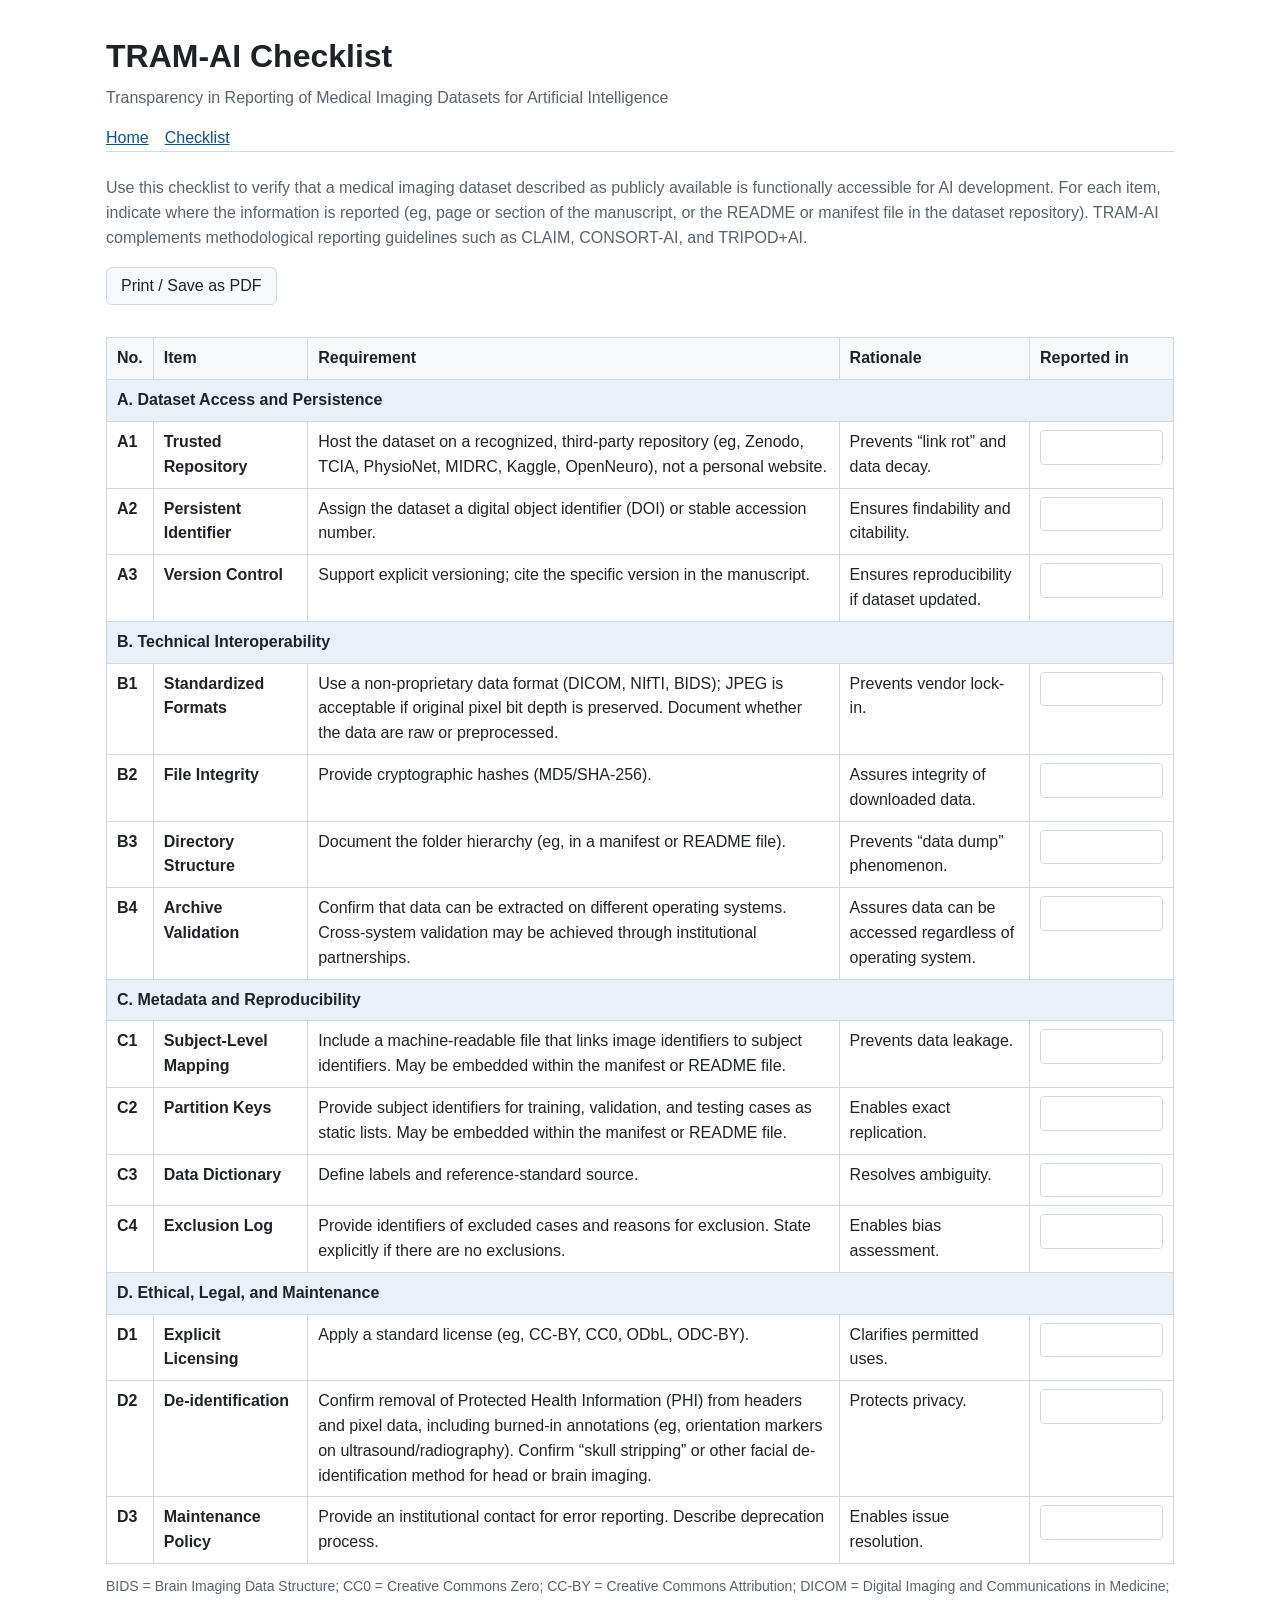
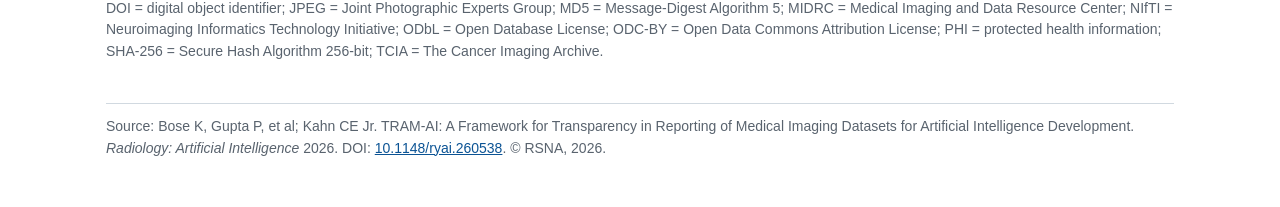
==== docs/checklist.html @ 9821ed1d "Add TRAM-AI README and docs site with checklist Expand README with a description of TRAM-AI and its " ====
<!doctype html>
<html lang="en">
<head>
<meta charset="utf-8">
<meta name="viewport" content="width=device-width, initial-scale=1">
<title>TRAM-AI Checklist</title>
<meta name="description" content="The TRAM-AI checklist: 14 items for verifying the functional accessibility of medical imaging datasets for AI development">
<link rel="stylesheet" href="style.css">
</head>
<body>
<main>
  <header class="site">
    <h1>TRAM-AI Checklist</h1>
    <p class="subtitle">Transparency in Reporting of Medical Imaging Datasets for Artificial Intelligence</p>
    <nav><a href="index.html">Home</a><a href="checklist.html">Checklist</a></nav>
  </header>

  <p class="instructions">Use this checklist to verify that a medical imaging dataset described as publicly available is functionally accessible for AI development. For each item, indicate where the information is reported (eg, page or section of the manuscript, or the README or manifest file in the dataset repository). TRAM-AI complements methodological reporting guidelines such as CLAIM, CONSORT-AI, and TRIPOD+AI.</p>
  <p><button class="print" type="button" onclick="window.print()">Print / Save as PDF</button></p>

  <div class="table-wrap">
  <table>
    <thead>
      <tr>
        <th scope="col">No.</th>
        <th scope="col">Item</th>
        <th scope="col">Requirement</th>
        <th scope="col">Rationale</th>
        <th scope="col">Reported in</th>
      </tr>
    </thead>
    <tbody>
      <tr class="section"><td colspan="5">A. Dataset Access and Persistence</td></tr>
      <tr>
        <td class="id">A1</td>
        <td class="topic">Trusted Repository</td>
        <td>Host the dataset on a recognized, third-party repository (eg, Zenodo, TCIA, PhysioNet, MIDRC, Kaggle, OpenNeuro), not a personal website.</td>
        <td>Prevents &ldquo;link rot&rdquo; and data decay.</td>
        <td class="loc"><input type="text" aria-label="A1 reported in"></td>
      </tr>
      <tr>
        <td class="id">A2</td>
        <td class="topic">Persistent Identifier</td>
        <td>Assign the dataset a digital object identifier (DOI) or stable accession number.</td>
        <td>Ensures findability and citability.</td>
        <td class="loc"><input type="text" aria-label="A2 reported in"></td>
      </tr>
      <tr>
        <td class="id">A3</td>
        <td class="topic">Version Control</td>
        <td>Support explicit versioning; cite the specific version in the manuscript.</td>
        <td>Ensures reproducibility if dataset updated.</td>
        <td class="loc"><input type="text" aria-label="A3 reported in"></td>
      </tr>

      <tr class="section"><td colspan="5">B. Technical Interoperability</td></tr>
      <tr>
        <td class="id">B1</td>
        <td class="topic">Standardized Formats</td>
        <td>Use a non-proprietary data format (DICOM, NIfTI, BIDS); JPEG is acceptable if original pixel bit depth is preserved. Document whether the data are raw or preprocessed.</td>
        <td>Prevents vendor lock-in.</td>
        <td class="loc"><input type="text" aria-label="B1 reported in"></td>
      </tr>
      <tr>
        <td class="id">B2</td>
        <td class="topic">File Integrity</td>
        <td>Provide cryptographic hashes (MD5/SHA-256).</td>
        <td>Assures integrity of downloaded data.</td>
        <td class="loc"><input type="text" aria-label="B2 reported in"></td>
      </tr>
      <tr>
        <td class="id">B3</td>
        <td class="topic">Directory Structure</td>
        <td>Document the folder hierarchy (eg, in a manifest or README file).</td>
        <td>Prevents &ldquo;data dump&rdquo; phenomenon.</td>
        <td class="loc"><input type="text" aria-label="B3 reported in"></td>
      </tr>
      <tr>
        <td class="id">B4</td>
        <td class="topic">Archive Validation</td>
        <td>Confirm that data can be extracted on different operating systems. Cross-system validation may be achieved through institutional partnerships.</td>
        <td>Assures data can be accessed regardless of operating system.</td>
        <td class="loc"><input type="text" aria-label="B4 reported in"></td>
      </tr>

      <tr class="section"><td colspan="5">C. Metadata and Reproducibility</td></tr>
      <tr>
        <td class="id">C1</td>
        <td class="topic">Subject-Level Mapping</td>
        <td>Include a machine-readable file that links image identifiers to subject identifiers. May be embedded within the manifest or README file.</td>
        <td>Prevents data leakage.</td>
        <td class="loc"><input type="text" aria-label="C1 reported in"></td>
      </tr>
      <tr>
        <td class="id">C2</td>
        <td class="topic">Partition Keys</td>
        <td>Provide subject identifiers for training, validation, and testing cases as static lists. May be embedded within the manifest or README file.</td>
        <td>Enables exact replication.</td>
        <td class="loc"><input type="text" aria-label="C2 reported in"></td>
      </tr>
      <tr>
        <td class="id">C3</td>
        <td class="topic">Data Dictionary</td>
        <td>Define labels and reference-standard source.</td>
        <td>Resolves ambiguity.</td>
        <td class="loc"><input type="text" aria-label="C3 reported in"></td>
      </tr>
      <tr>
        <td class="id">C4</td>
        <td class="topic">Exclusion Log</td>
        <td>Provide identifiers of excluded cases and reasons for exclusion. State explicitly if there are no exclusions.</td>
        <td>Enables bias assessment.</td>
        <td class="loc"><input type="text" aria-label="C4 reported in"></td>
      </tr>

      <tr class="section"><td colspan="5">D. Ethical, Legal, and Maintenance</td></tr>
      <tr>
        <td class="id">D1</td>
        <td class="topic">Explicit Licensing</td>
        <td>Apply a standard license (eg, CC-BY, CC0, ODbL, ODC-BY).</td>
        <td>Clarifies permitted uses.</td>
        <td class="loc"><input type="text" aria-label="D1 reported in"></td>
      </tr>
      <tr>
        <td class="id">D2</td>
        <td class="topic">De-identification</td>
        <td>Confirm removal of Protected Health Information (PHI) from headers and pixel data, including burned-in annotations (eg, orientation markers on ultrasound/radiography). Confirm &ldquo;skull stripping&rdquo; or other facial de-identification method for head or brain imaging.</td>
        <td>Protects privacy.</td>
        <td class="loc"><input type="text" aria-label="D2 reported in"></td>
      </tr>
      <tr>
        <td class="id">D3</td>
        <td class="topic">Maintenance Policy</td>
        <td>Provide an institutional contact for error reporting. Describe deprecation process.</td>
        <td>Enables issue resolution.</td>
        <td class="loc"><input type="text" aria-label="D3 reported in"></td>
      </tr>
    </tbody>
  </table>
  </div>

  <p class="abbrev">BIDS = Brain Imaging Data Structure; CC0 = Creative Commons Zero; CC-BY = Creative Commons Attribution; DICOM = Digital Imaging and Communications in Medicine; DOI = digital object identifier; JPEG = Joint Photographic Experts Group; MD5 = Message-Digest Algorithm 5; MIDRC = Medical Imaging and Data Resource Center; NIfTI = Neuroimaging Informatics Technology Initiative; ODbL = Open Database License; ODC-BY = Open Data Commons Attribution License; PHI = protected health information; SHA-256 = Secure Hash Algorithm 256-bit; TCIA = The Cancer Imaging Archive.</p>

  <footer>
    Source: Bose K, Gupta P, et al; Kahn CE Jr. TRAM-AI: A Framework for Transparency in Reporting of Medical Imaging Datasets for Artificial Intelligence Development. <em>Radiology: Artificial Intelligence</em> 2026. DOI: <a href="https://doi.org/10.1148/ryai.260538">10.1148/ryai.260538</a>. &copy; RSNA, 2026.
  </footer>
</main>
</body>
</html>
---- docs/style.css ----
:root {
  --fg: #1f2328;
  --muted: #59636e;
  --bg: #ffffff;
  --panel: #f6f8fa;
  --border: #d1d9e0;
  --accent: #0b5394;
  --section: #e8f0f8;
}
@media (prefers-color-scheme: dark) {
  :root {
    --fg: #e6edf3;
    --muted: #9198a1;
    --bg: #0d1117;
    --panel: #161b22;
    --border: #3d444d;
    --accent: #6cb6ff;
    --section: #1b2735;
  }
}
* { box-sizing: border-box; }
body {
  margin: 0;
  background: var(--bg);
  color: var(--fg);
  font: 16px/1.55 -apple-system, BlinkMacSystemFont, "Segoe UI", Helvetica, Arial, sans-serif;
}
main { max-width: 1100px; margin: 0 auto; padding: 32px 16px 48px; }
header.site { border-bottom: 1px solid var(--border); margin-bottom: 24px; }
header.site h1 { margin: 0 0 4px; font-size: 2rem; }
header.site p.subtitle { margin: 0 0 16px; color: var(--muted); }
nav a { margin-right: 16px; }
a { color: var(--accent); }
h2 { margin-top: 32px; }
.cite { background: var(--panel); border-left: 4px solid var(--accent); padding: 12px 16px; }
.instructions { color: var(--muted); }
.table-wrap { overflow-x: auto; }
table { width: 100%; border-collapse: collapse; margin-top: 16px; }
th, td { border: 1px solid var(--border); padding: 8px 10px; vertical-align: top; text-align: left; }
thead th { background: var(--panel); }
tr.section td { background: var(--section); font-weight: 600; }
td.id { font-weight: 600; white-space: nowrap; }
td.topic { font-weight: 600; min-width: 9em; }
td.loc { width: 9em; }
td.loc input {
  width: 100%; font: inherit; color: var(--fg); background: var(--bg);
  border: 1px solid var(--border); border-radius: 4px; padding: 4px 6px;
}
.abbrev { font-size: 0.875rem; color: var(--muted); margin-top: 12px; }
footer { margin-top: 40px; font-size: 0.875rem; color: var(--muted); border-top: 1px solid var(--border); padding-top: 12px; }
button.print {
  font: inherit; padding: 6px 14px; border: 1px solid var(--border); border-radius: 6px;
  background: var(--panel); color: var(--fg); cursor: pointer;
}
@media print {
  :root { --fg: #000; --bg: #fff; --panel: #eee; --section: #e6e6e6; --border: #999; --accent: #000; }
  nav, button.print { display: none; }
  main { padding: 0; max-width: none; }
  body { font-size: 10.5pt; }
  td.loc input { border: none; border-bottom: 1px solid #999; border-radius: 0; }
  tr { page-break-inside: avoid; }
}
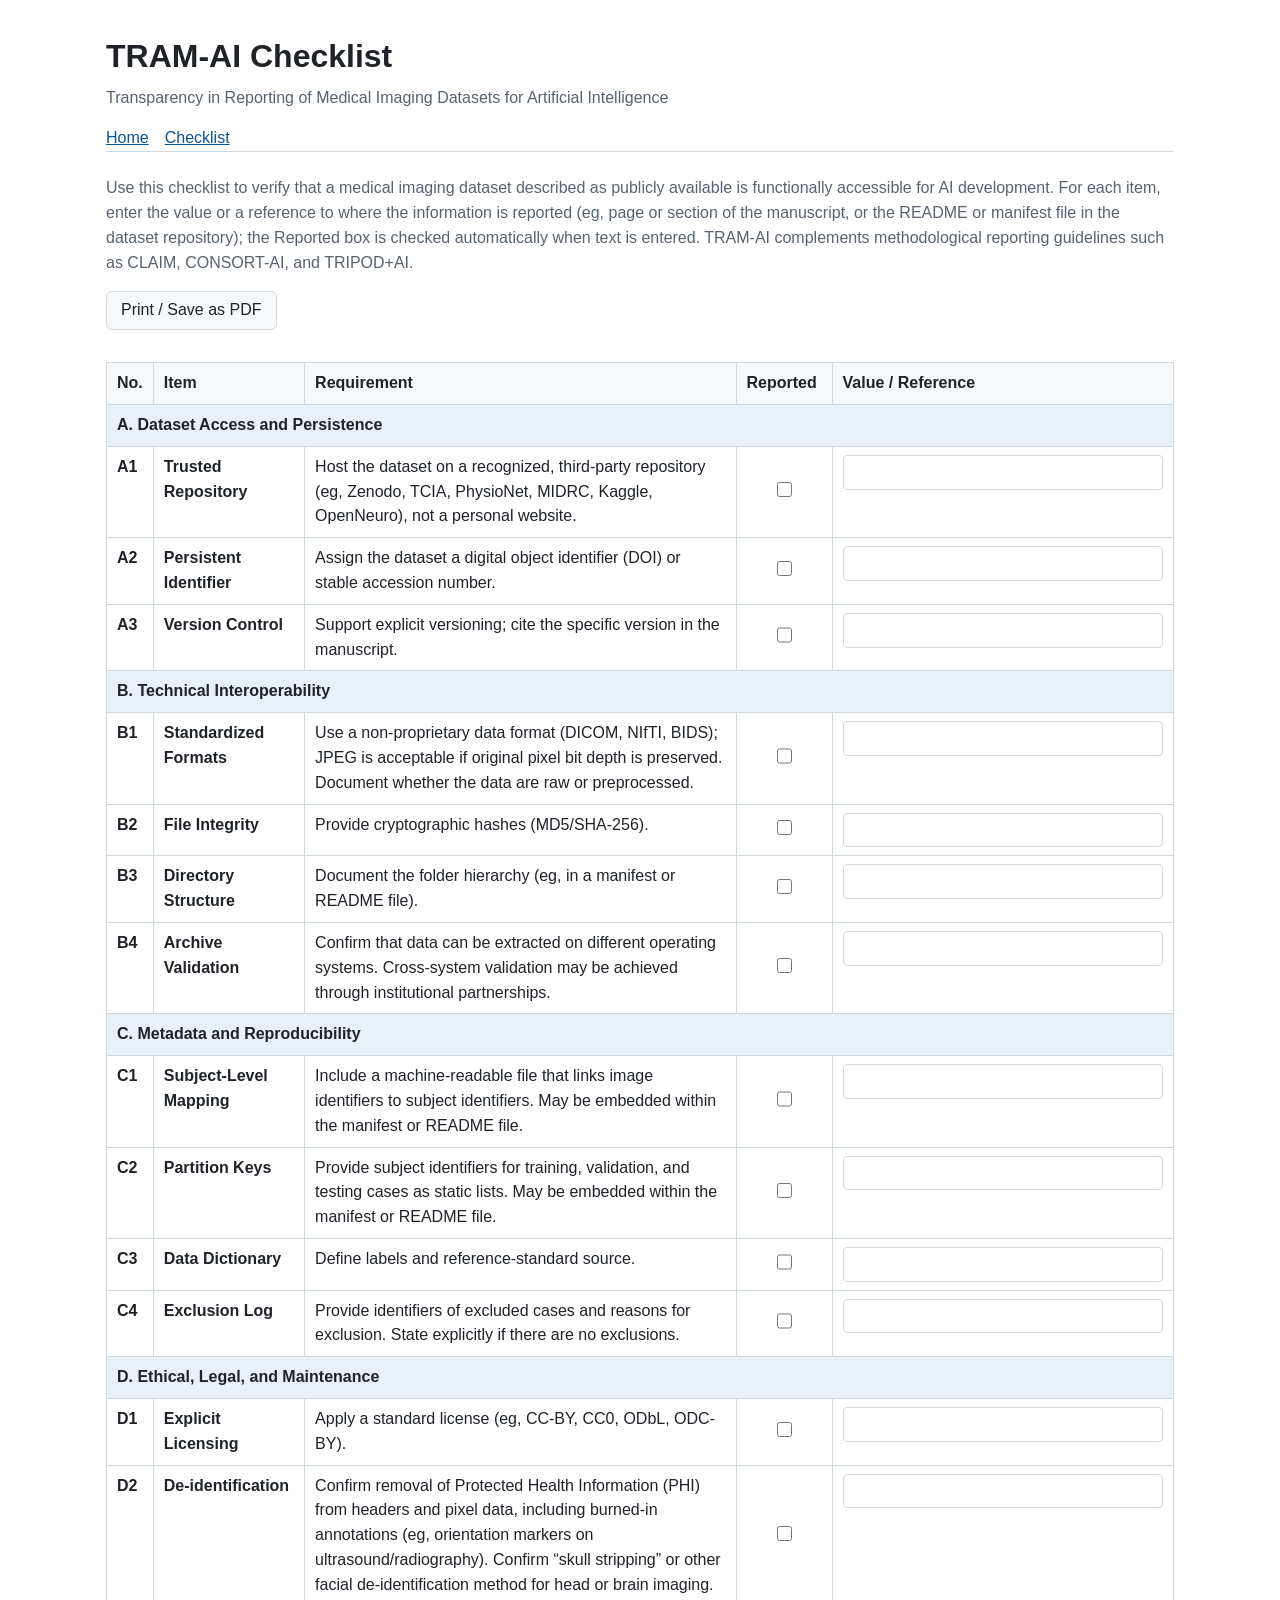
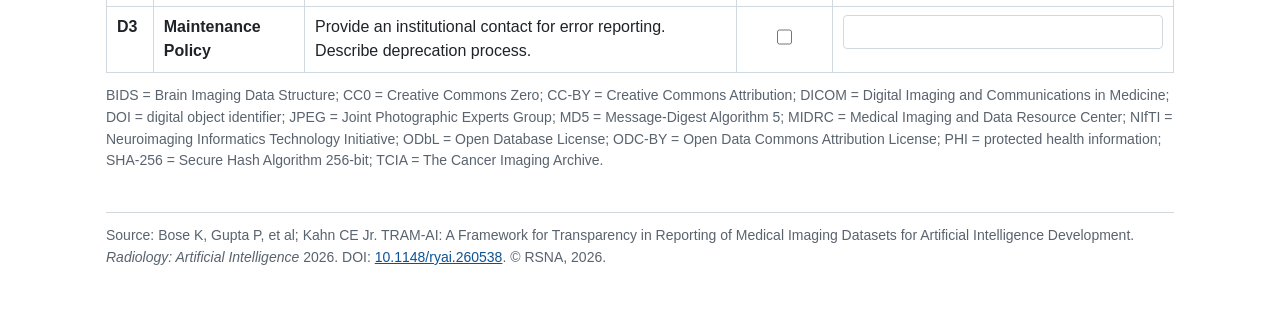
==== commit 6852e874: "Checklist: add Reported checkbox and Value / Reference columns Replace the Rationale column with a R" ====
--- a/docs/checklist.html
+++ b/docs/checklist.html
@@ -15,7 +15,7 @@
     <nav><a href="index.html">Home</a><a href="checklist.html">Checklist</a></nav>
   </header>
 
-  <p class="instructions">Use this checklist to verify that a medical imaging dataset described as publicly available is functionally accessible for AI development. For each item, indicate where the information is reported (eg, page or section of the manuscript, or the README or manifest file in the dataset repository). TRAM-AI complements methodological reporting guidelines such as CLAIM, CONSORT-AI, and TRIPOD+AI.</p>
+  <p class="instructions">Use this checklist to verify that a medical imaging dataset described as publicly available is functionally accessible for AI development. For each item, enter the value or a reference to where the information is reported (eg, page or section of the manuscript, or the README or manifest file in the dataset repository); the Reported box is checked automatically when text is entered. TRAM-AI complements methodological reporting guidelines such as CLAIM, CONSORT-AI, and TRIPOD+AI.</p>
   <p><button class="print" type="button" onclick="window.print()">Print / Save as PDF</button></p>
 
   <div class="table-wrap">
@@ -25,8 +25,8 @@
         <th scope="col">No.</th>
         <th scope="col">Item</th>
         <th scope="col">Requirement</th>
-        <th scope="col">Rationale</th>
-        <th scope="col">Reported in</th>
+        <th scope="col">Reported</th>
+        <th scope="col">Value / Reference</th>
       </tr>
     </thead>
     <tbody>
@@ -35,22 +35,22 @@
         <td class="id">A1</td>
         <td class="topic">Trusted Repository</td>
         <td>Host the dataset on a recognized, third-party repository (eg, Zenodo, TCIA, PhysioNet, MIDRC, Kaggle, OpenNeuro), not a personal website.</td>
-        <td>Prevents &ldquo;link rot&rdquo; and data decay.</td>
-        <td class="loc"><input type="text" aria-label="A1 reported in"></td>
+        <td class="rep"><input type="checkbox" id="rep-A1" aria-label="A1 reported"></td>
+        <td class="loc"><input type="text" data-item="A1" aria-label="A1 value or reference"></td>
       </tr>
       <tr>
         <td class="id">A2</td>
         <td class="topic">Persistent Identifier</td>
         <td>Assign the dataset a digital object identifier (DOI) or stable accession number.</td>
-        <td>Ensures findability and citability.</td>
-        <td class="loc"><input type="text" aria-label="A2 reported in"></td>
+        <td class="rep"><input type="checkbox" id="rep-A2" aria-label="A2 reported"></td>
+        <td class="loc"><input type="text" data-item="A2" aria-label="A2 value or reference"></td>
       </tr>
       <tr>
         <td class="id">A3</td>
         <td class="topic">Version Control</td>
         <td>Support explicit versioning; cite the specific version in the manuscript.</td>
-        <td>Ensures reproducibility if dataset updated.</td>
-        <td class="loc"><input type="text" aria-label="A3 reported in"></td>
+        <td class="rep"><input type="checkbox" id="rep-A3" aria-label="A3 reported"></td>
+        <td class="loc"><input type="text" data-item="A3" aria-label="A3 value or reference"></td>
       </tr>
 
       <tr class="section"><td colspan="5">B. Technical Interoperability</td></tr>
@@ -58,29 +58,29 @@
         <td class="id">B1</td>
         <td class="topic">Standardized Formats</td>
         <td>Use a non-proprietary data format (DICOM, NIfTI, BIDS); JPEG is acceptable if original pixel bit depth is preserved. Document whether the data are raw or preprocessed.</td>
-        <td>Prevents vendor lock-in.</td>
-        <td class="loc"><input type="text" aria-label="B1 reported in"></td>
+        <td class="rep"><input type="checkbox" id="rep-B1" aria-label="B1 reported"></td>
+        <td class="loc"><input type="text" data-item="B1" aria-label="B1 value or reference"></td>
       </tr>
       <tr>
         <td class="id">B2</td>
         <td class="topic">File Integrity</td>
         <td>Provide cryptographic hashes (MD5/SHA-256).</td>
-        <td>Assures integrity of downloaded data.</td>
-        <td class="loc"><input type="text" aria-label="B2 reported in"></td>
+        <td class="rep"><input type="checkbox" id="rep-B2" aria-label="B2 reported"></td>
+        <td class="loc"><input type="text" data-item="B2" aria-label="B2 value or reference"></td>
       </tr>
       <tr>
         <td class="id">B3</td>
         <td class="topic">Directory Structure</td>
         <td>Document the folder hierarchy (eg, in a manifest or README file).</td>
-        <td>Prevents &ldquo;data dump&rdquo; phenomenon.</td>
-        <td class="loc"><input type="text" aria-label="B3 reported in"></td>
+        <td class="rep"><input type="checkbox" id="rep-B3" aria-label="B3 reported"></td>
+        <td class="loc"><input type="text" data-item="B3" aria-label="B3 value or reference"></td>
       </tr>
       <tr>
         <td class="id">B4</td>
         <td class="topic">Archive Validation</td>
         <td>Confirm that data can be extracted on different operating systems. Cross-system validation may be achieved through institutional partnerships.</td>
-        <td>Assures data can be accessed regardless of operating system.</td>
-        <td class="loc"><input type="text" aria-label="B4 reported in"></td>
+        <td class="rep"><input type="checkbox" id="rep-B4" aria-label="B4 reported"></td>
+        <td class="loc"><input type="text" data-item="B4" aria-label="B4 value or reference"></td>
       </tr>
 
       <tr class="section"><td colspan="5">C. Metadata and Reproducibility</td></tr>
@@ -88,29 +88,29 @@
         <td class="id">C1</td>
         <td class="topic">Subject-Level Mapping</td>
         <td>Include a machine-readable file that links image identifiers to subject identifiers. May be embedded within the manifest or README file.</td>
-        <td>Prevents data leakage.</td>
-        <td class="loc"><input type="text" aria-label="C1 reported in"></td>
+        <td class="rep"><input type="checkbox" id="rep-C1" aria-label="C1 reported"></td>
+        <td class="loc"><input type="text" data-item="C1" aria-label="C1 value or reference"></td>
       </tr>
       <tr>
         <td class="id">C2</td>
         <td class="topic">Partition Keys</td>
         <td>Provide subject identifiers for training, validation, and testing cases as static lists. May be embedded within the manifest or README file.</td>
-        <td>Enables exact replication.</td>
-        <td class="loc"><input type="text" aria-label="C2 reported in"></td>
+        <td class="rep"><input type="checkbox" id="rep-C2" aria-label="C2 reported"></td>
+        <td class="loc"><input type="text" data-item="C2" aria-label="C2 value or reference"></td>
       </tr>
       <tr>
         <td class="id">C3</td>
         <td class="topic">Data Dictionary</td>
         <td>Define labels and reference-standard source.</td>
-        <td>Resolves ambiguity.</td>
-        <td class="loc"><input type="text" aria-label="C3 reported in"></td>
+        <td class="rep"><input type="checkbox" id="rep-C3" aria-label="C3 reported"></td>
+        <td class="loc"><input type="text" data-item="C3" aria-label="C3 value or reference"></td>
       </tr>
       <tr>
         <td class="id">C4</td>
         <td class="topic">Exclusion Log</td>
         <td>Provide identifiers of excluded cases and reasons for exclusion. State explicitly if there are no exclusions.</td>
-        <td>Enables bias assessment.</td>
-        <td class="loc"><input type="text" aria-label="C4 reported in"></td>
+        <td class="rep"><input type="checkbox" id="rep-C4" aria-label="C4 reported"></td>
+        <td class="loc"><input type="text" data-item="C4" aria-label="C4 value or reference"></td>
       </tr>
 
       <tr class="section"><td colspan="5">D. Ethical, Legal, and Maintenance</td></tr>
@@ -118,22 +118,22 @@
         <td class="id">D1</td>
         <td class="topic">Explicit Licensing</td>
         <td>Apply a standard license (eg, CC-BY, CC0, ODbL, ODC-BY).</td>
-        <td>Clarifies permitted uses.</td>
-        <td class="loc"><input type="text" aria-label="D1 reported in"></td>
+        <td class="rep"><input type="checkbox" id="rep-D1" aria-label="D1 reported"></td>
+        <td class="loc"><input type="text" data-item="D1" aria-label="D1 value or reference"></td>
       </tr>
       <tr>
         <td class="id">D2</td>
         <td class="topic">De-identification</td>
         <td>Confirm removal of Protected Health Information (PHI) from headers and pixel data, including burned-in annotations (eg, orientation markers on ultrasound/radiography). Confirm &ldquo;skull stripping&rdquo; or other facial de-identification method for head or brain imaging.</td>
-        <td>Protects privacy.</td>
-        <td class="loc"><input type="text" aria-label="D2 reported in"></td>
+        <td class="rep"><input type="checkbox" id="rep-D2" aria-label="D2 reported"></td>
+        <td class="loc"><input type="text" data-item="D2" aria-label="D2 value or reference"></td>
       </tr>
       <tr>
         <td class="id">D3</td>
         <td class="topic">Maintenance Policy</td>
         <td>Provide an institutional contact for error reporting. Describe deprecation process.</td>
-        <td>Enables issue resolution.</td>
-        <td class="loc"><input type="text" aria-label="D3 reported in"></td>
+        <td class="rep"><input type="checkbox" id="rep-D3" aria-label="D3 reported"></td>
+        <td class="loc"><input type="text" data-item="D3" aria-label="D3 value or reference"></td>
       </tr>
     </tbody>
   </table>
@@ -145,5 +145,14 @@
     Source: Bose K, Gupta P, et al; Kahn CE Jr. TRAM-AI: A Framework for Transparency in Reporting of Medical Imaging Datasets for Artificial Intelligence Development. <em>Radiology: Artificial Intelligence</em> 2026. DOI: <a href="https://doi.org/10.1148/ryai.260538">10.1148/ryai.260538</a>. &copy; RSNA, 2026.
   </footer>
 </main>
+<script>
+  document.querySelectorAll('td.loc input[data-item]').forEach(function (input) {
+    input.addEventListener('input', function () {
+      if (input.value.trim() !== '') {
+        document.getElementById('rep-' + input.dataset.item).checked = true;
+      }
+    });
+  });
+</script>
 </body>
 </html>
--- a/docs/style.css
+++ b/docs/style.css
@@ -41,7 +41,9 @@
 tr.section td { background: var(--section); font-weight: 600; }
 td.id { font-weight: 600; white-space: nowrap; }
 td.topic { font-weight: 600; min-width: 9em; }
-td.loc { width: 9em; }
+td.loc { width: 32%; min-width: 14em; }
+td.rep { text-align: center; vertical-align: middle; width: 6em; }
+td.rep input { width: 1.15em; height: 1.15em; accent-color: var(--accent); cursor: pointer; }
 td.loc input {
   width: 100%; font: inherit; color: var(--fg); background: var(--bg);
   border: 1px solid var(--border); border-radius: 4px; padding: 4px 6px;
@@ -57,6 +59,7 @@
   nav, button.print { display: none; }
   main { padding: 0; max-width: none; }
   body { font-size: 10.5pt; }
+  td.rep input { accent-color: #000; }
   td.loc input { border: none; border-bottom: 1px solid #999; border-radius: 0; }
   tr { page-break-inside: avoid; }
 }
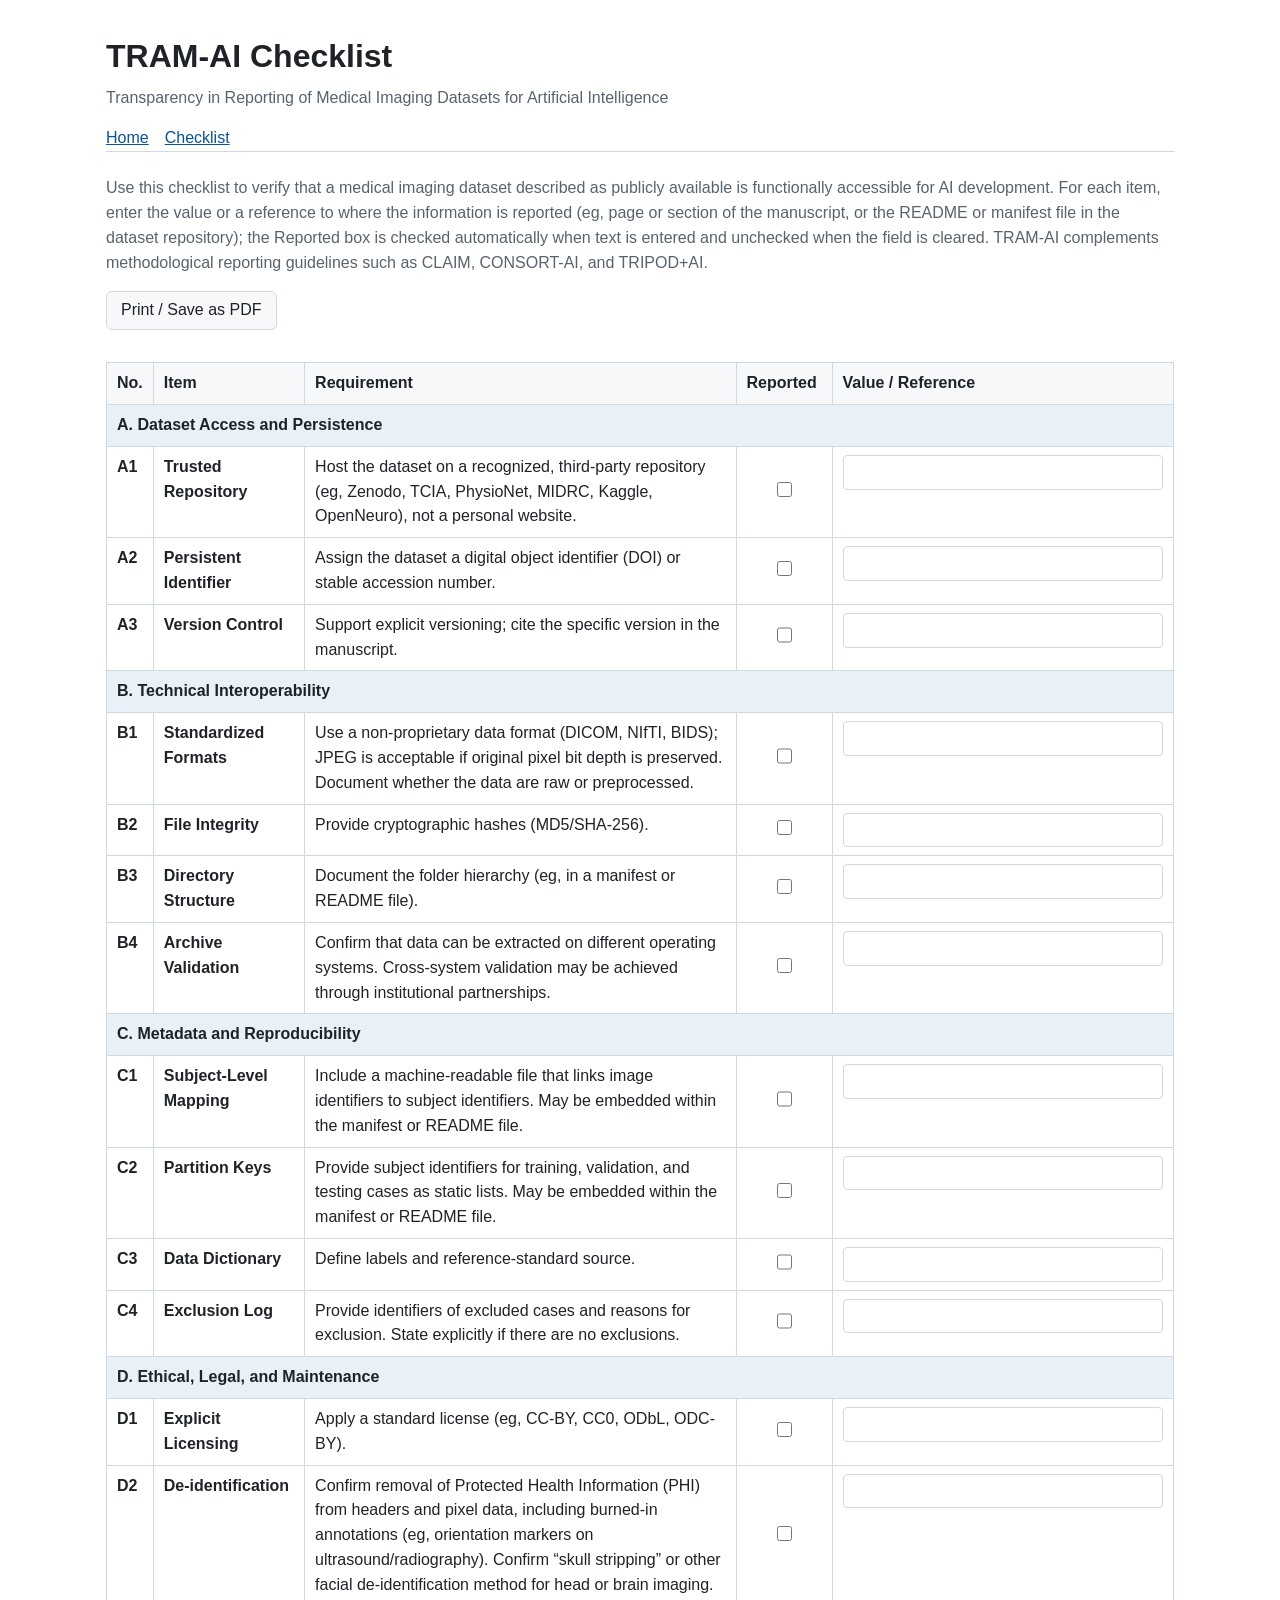
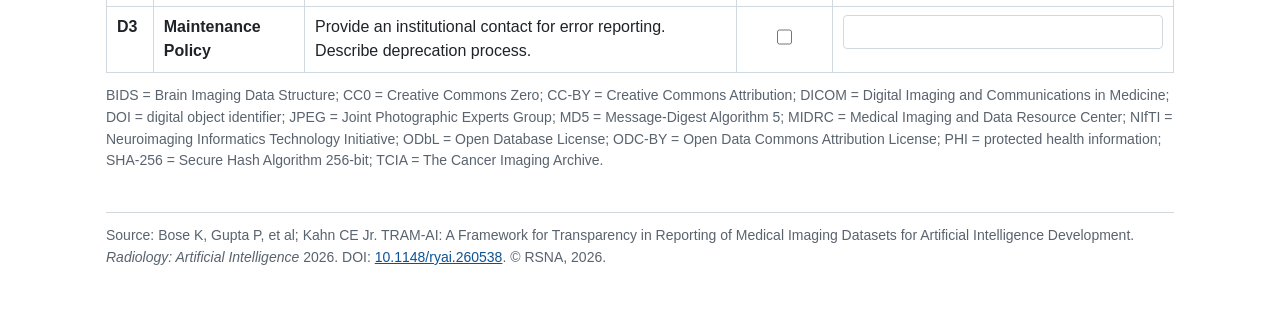
==== commit 34db52eb: "Checklist: uncheck Reported box when Value / Reference is cleared Co-Authored-By: Claude Opus 5.5 <n" ====
--- a/docs/checklist.html
+++ b/docs/checklist.html
@@ -15,7 +15,7 @@
     <nav><a href="index.html">Home</a><a href="checklist.html">Checklist</a></nav>
   </header>
 
-  <p class="instructions">Use this checklist to verify that a medical imaging dataset described as publicly available is functionally accessible for AI development. For each item, enter the value or a reference to where the information is reported (eg, page or section of the manuscript, or the README or manifest file in the dataset repository); the Reported box is checked automatically when text is entered. TRAM-AI complements methodological reporting guidelines such as CLAIM, CONSORT-AI, and TRIPOD+AI.</p>
+  <p class="instructions">Use this checklist to verify that a medical imaging dataset described as publicly available is functionally accessible for AI development. For each item, enter the value or a reference to where the information is reported (eg, page or section of the manuscript, or the README or manifest file in the dataset repository); the Reported box is checked automatically when text is entered and unchecked when the field is cleared. TRAM-AI complements methodological reporting guidelines such as CLAIM, CONSORT-AI, and TRIPOD+AI.</p>
   <p><button class="print" type="button" onclick="window.print()">Print / Save as PDF</button></p>
 
   <div class="table-wrap">
@@ -148,9 +148,7 @@
 <script>
   document.querySelectorAll('td.loc input[data-item]').forEach(function (input) {
     input.addEventListener('input', function () {
-      if (input.value.trim() !== '') {
-        document.getElementById('rep-' + input.dataset.item).checked = true;
-      }
+      document.getElementById('rep-' + input.dataset.item).checked = input.value.trim() !== '';
     });
   });
 </script>
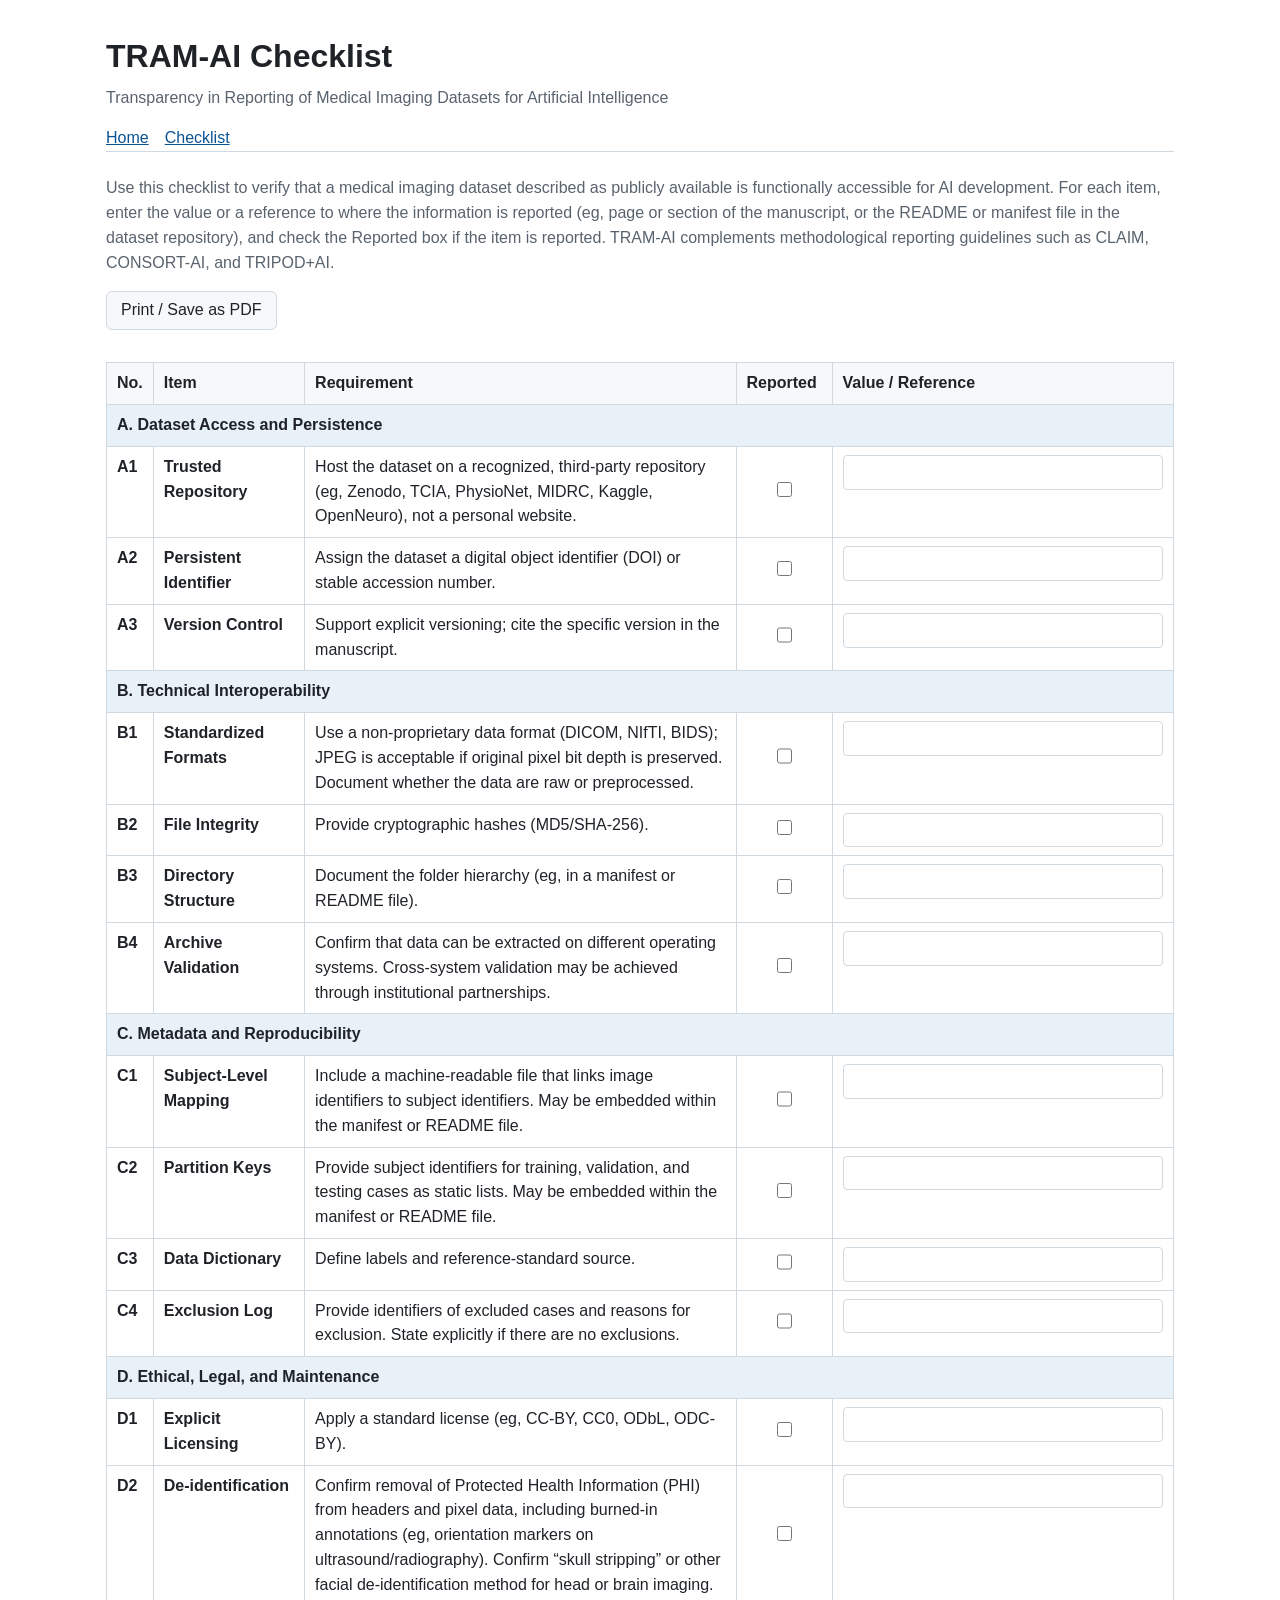
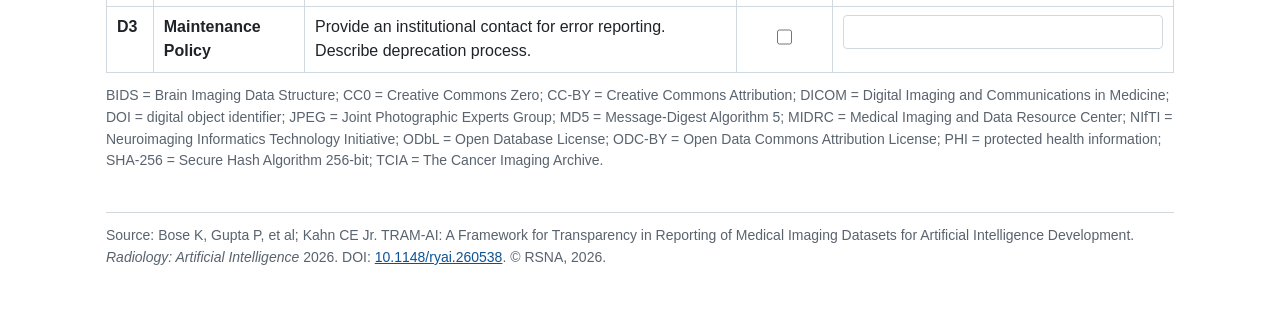
==== commit 5ddf74d8: "Checklist: remove auto-check behavior from Reported checkbox Co-Authored-By: Claude Opus 5.5 <norepl" ====
--- a/docs/checklist.html
+++ b/docs/checklist.html
@@ -15,7 +15,7 @@
     <nav><a href="index.html">Home</a><a href="checklist.html">Checklist</a></nav>
   </header>
 
-  <p class="instructions">Use this checklist to verify that a medical imaging dataset described as publicly available is functionally accessible for AI development. For each item, enter the value or a reference to where the information is reported (eg, page or section of the manuscript, or the README or manifest file in the dataset repository); the Reported box is checked automatically when text is entered and unchecked when the field is cleared. TRAM-AI complements methodological reporting guidelines such as CLAIM, CONSORT-AI, and TRIPOD+AI.</p>
+  <p class="instructions">Use this checklist to verify that a medical imaging dataset described as publicly available is functionally accessible for AI development. For each item, enter the value or a reference to where the information is reported (eg, page or section of the manuscript, or the README or manifest file in the dataset repository), and check the Reported box if the item is reported. TRAM-AI complements methodological reporting guidelines such as CLAIM, CONSORT-AI, and TRIPOD+AI.</p>
   <p><button class="print" type="button" onclick="window.print()">Print / Save as PDF</button></p>
 
   <div class="table-wrap">
@@ -36,21 +36,21 @@
         <td class="topic">Trusted Repository</td>
         <td>Host the dataset on a recognized, third-party repository (eg, Zenodo, TCIA, PhysioNet, MIDRC, Kaggle, OpenNeuro), not a personal website.</td>
         <td class="rep"><input type="checkbox" id="rep-A1" aria-label="A1 reported"></td>
-        <td class="loc"><input type="text" data-item="A1" aria-label="A1 value or reference"></td>
+        <td class="loc"><input type="text" aria-label="A1 value or reference"></td>
       </tr>
       <tr>
         <td class="id">A2</td>
         <td class="topic">Persistent Identifier</td>
         <td>Assign the dataset a digital object identifier (DOI) or stable accession number.</td>
         <td class="rep"><input type="checkbox" id="rep-A2" aria-label="A2 reported"></td>
-        <td class="loc"><input type="text" data-item="A2" aria-label="A2 value or reference"></td>
+        <td class="loc"><input type="text" aria-label="A2 value or reference"></td>
       </tr>
       <tr>
         <td class="id">A3</td>
         <td class="topic">Version Control</td>
         <td>Support explicit versioning; cite the specific version in the manuscript.</td>
         <td class="rep"><input type="checkbox" id="rep-A3" aria-label="A3 reported"></td>
-        <td class="loc"><input type="text" data-item="A3" aria-label="A3 value or reference"></td>
+        <td class="loc"><input type="text" aria-label="A3 value or reference"></td>
       </tr>
 
       <tr class="section"><td colspan="5">B. Technical Interoperability</td></tr>
@@ -59,28 +59,28 @@
         <td class="topic">Standardized Formats</td>
         <td>Use a non-proprietary data format (DICOM, NIfTI, BIDS); JPEG is acceptable if original pixel bit depth is preserved. Document whether the data are raw or preprocessed.</td>
         <td class="rep"><input type="checkbox" id="rep-B1" aria-label="B1 reported"></td>
-        <td class="loc"><input type="text" data-item="B1" aria-label="B1 value or reference"></td>
+        <td class="loc"><input type="text" aria-label="B1 value or reference"></td>
       </tr>
       <tr>
         <td class="id">B2</td>
         <td class="topic">File Integrity</td>
         <td>Provide cryptographic hashes (MD5/SHA-256).</td>
         <td class="rep"><input type="checkbox" id="rep-B2" aria-label="B2 reported"></td>
-        <td class="loc"><input type="text" data-item="B2" aria-label="B2 value or reference"></td>
+        <td class="loc"><input type="text" aria-label="B2 value or reference"></td>
       </tr>
       <tr>
         <td class="id">B3</td>
         <td class="topic">Directory Structure</td>
         <td>Document the folder hierarchy (eg, in a manifest or README file).</td>
         <td class="rep"><input type="checkbox" id="rep-B3" aria-label="B3 reported"></td>
-        <td class="loc"><input type="text" data-item="B3" aria-label="B3 value or reference"></td>
+        <td class="loc"><input type="text" aria-label="B3 value or reference"></td>
       </tr>
       <tr>
         <td class="id">B4</td>
         <td class="topic">Archive Validation</td>
         <td>Confirm that data can be extracted on different operating systems. Cross-system validation may be achieved through institutional partnerships.</td>
         <td class="rep"><input type="checkbox" id="rep-B4" aria-label="B4 reported"></td>
-        <td class="loc"><input type="text" data-item="B4" aria-label="B4 value or reference"></td>
+        <td class="loc"><input type="text" aria-label="B4 value or reference"></td>
       </tr>
 
       <tr class="section"><td colspan="5">C. Metadata and Reproducibility</td></tr>
@@ -89,28 +89,28 @@
         <td class="topic">Subject-Level Mapping</td>
         <td>Include a machine-readable file that links image identifiers to subject identifiers. May be embedded within the manifest or README file.</td>
         <td class="rep"><input type="checkbox" id="rep-C1" aria-label="C1 reported"></td>
-        <td class="loc"><input type="text" data-item="C1" aria-label="C1 value or reference"></td>
+        <td class="loc"><input type="text" aria-label="C1 value or reference"></td>
       </tr>
       <tr>
         <td class="id">C2</td>
         <td class="topic">Partition Keys</td>
         <td>Provide subject identifiers for training, validation, and testing cases as static lists. May be embedded within the manifest or README file.</td>
         <td class="rep"><input type="checkbox" id="rep-C2" aria-label="C2 reported"></td>
-        <td class="loc"><input type="text" data-item="C2" aria-label="C2 value or reference"></td>
+        <td class="loc"><input type="text" aria-label="C2 value or reference"></td>
       </tr>
       <tr>
         <td class="id">C3</td>
         <td class="topic">Data Dictionary</td>
         <td>Define labels and reference-standard source.</td>
         <td class="rep"><input type="checkbox" id="rep-C3" aria-label="C3 reported"></td>
-        <td class="loc"><input type="text" data-item="C3" aria-label="C3 value or reference"></td>
+        <td class="loc"><input type="text" aria-label="C3 value or reference"></td>
       </tr>
       <tr>
         <td class="id">C4</td>
         <td class="topic">Exclusion Log</td>
         <td>Provide identifiers of excluded cases and reasons for exclusion. State explicitly if there are no exclusions.</td>
         <td class="rep"><input type="checkbox" id="rep-C4" aria-label="C4 reported"></td>
-        <td class="loc"><input type="text" data-item="C4" aria-label="C4 value or reference"></td>
+        <td class="loc"><input type="text" aria-label="C4 value or reference"></td>
       </tr>
 
       <tr class="section"><td colspan="5">D. Ethical, Legal, and Maintenance</td></tr>
@@ -119,21 +119,21 @@
         <td class="topic">Explicit Licensing</td>
         <td>Apply a standard license (eg, CC-BY, CC0, ODbL, ODC-BY).</td>
         <td class="rep"><input type="checkbox" id="rep-D1" aria-label="D1 reported"></td>
-        <td class="loc"><input type="text" data-item="D1" aria-label="D1 value or reference"></td>
+        <td class="loc"><input type="text" aria-label="D1 value or reference"></td>
       </tr>
       <tr>
         <td class="id">D2</td>
         <td class="topic">De-identification</td>
         <td>Confirm removal of Protected Health Information (PHI) from headers and pixel data, including burned-in annotations (eg, orientation markers on ultrasound/radiography). Confirm &ldquo;skull stripping&rdquo; or other facial de-identification method for head or brain imaging.</td>
         <td class="rep"><input type="checkbox" id="rep-D2" aria-label="D2 reported"></td>
-        <td class="loc"><input type="text" data-item="D2" aria-label="D2 value or reference"></td>
+        <td class="loc"><input type="text" aria-label="D2 value or reference"></td>
       </tr>
       <tr>
         <td class="id">D3</td>
         <td class="topic">Maintenance Policy</td>
         <td>Provide an institutional contact for error reporting. Describe deprecation process.</td>
         <td class="rep"><input type="checkbox" id="rep-D3" aria-label="D3 reported"></td>
-        <td class="loc"><input type="text" data-item="D3" aria-label="D3 value or reference"></td>
+        <td class="loc"><input type="text" aria-label="D3 value or reference"></td>
       </tr>
     </tbody>
   </table>
@@ -145,12 +145,5 @@
     Source: Bose K, Gupta P, et al; Kahn CE Jr. TRAM-AI: A Framework for Transparency in Reporting of Medical Imaging Datasets for Artificial Intelligence Development. <em>Radiology: Artificial Intelligence</em> 2026. DOI: <a href="https://doi.org/10.1148/ryai.260538">10.1148/ryai.260538</a>. &copy; RSNA, 2026.
   </footer>
 </main>
-<script>
-  document.querySelectorAll('td.loc input[data-item]').forEach(function (input) {
-    input.addEventListener('input', function () {
-      document.getElementById('rep-' + input.dataset.item).checked = input.value.trim() !== '';
-    });
-  });
-</script>
 </body>
 </html>
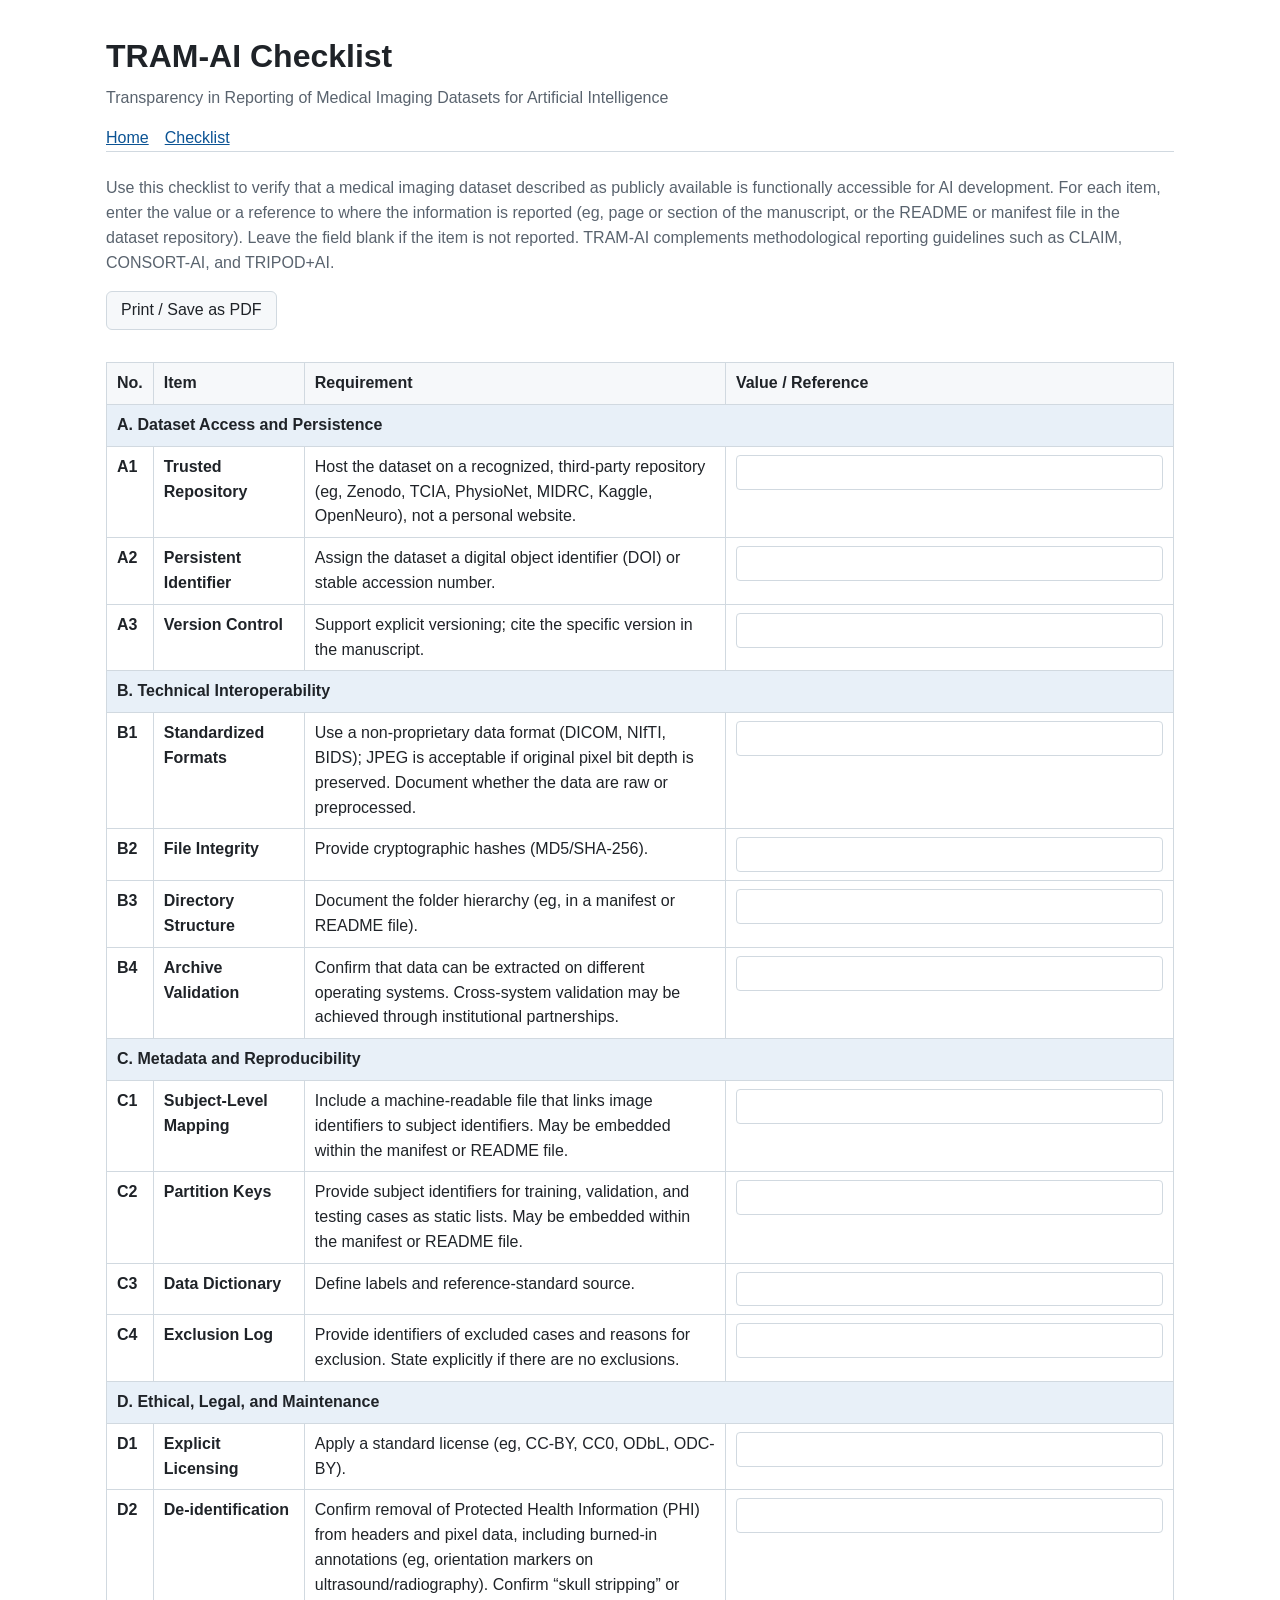
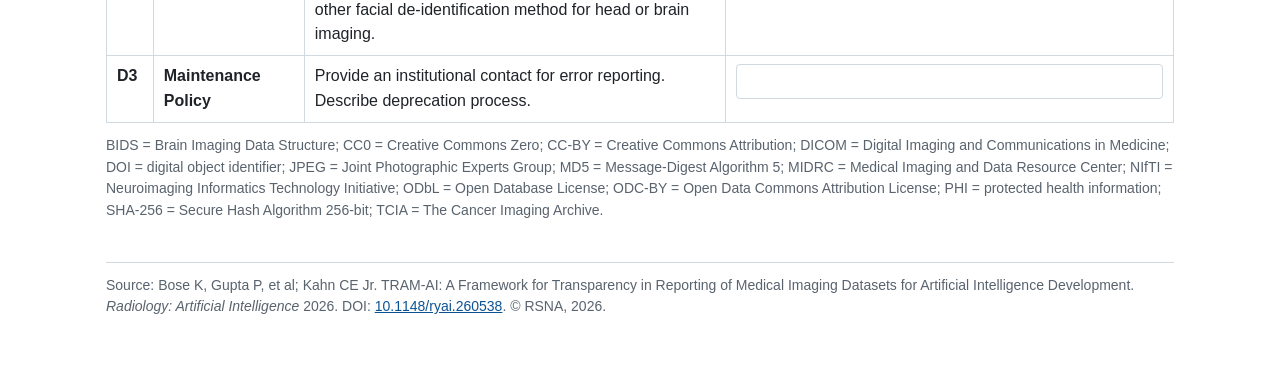
==== commit de403e33: "Checklist: remove Reported column and widen Value / Reference Co-Authored-By: Claude Opus 5.5 <norep" ====
--- a/docs/checklist.html
+++ b/docs/checklist.html
@@ -15,7 +15,7 @@
     <nav><a href="index.html">Home</a><a href="checklist.html">Checklist</a></nav>
   </header>
 
-  <p class="instructions">Use this checklist to verify that a medical imaging dataset described as publicly available is functionally accessible for AI development. For each item, enter the value or a reference to where the information is reported (eg, page or section of the manuscript, or the README or manifest file in the dataset repository), and check the Reported box if the item is reported. TRAM-AI complements methodological reporting guidelines such as CLAIM, CONSORT-AI, and TRIPOD+AI.</p>
+  <p class="instructions">Use this checklist to verify that a medical imaging dataset described as publicly available is functionally accessible for AI development. For each item, enter the value or a reference to where the information is reported (eg, page or section of the manuscript, or the README or manifest file in the dataset repository). Leave the field blank if the item is not reported. TRAM-AI complements methodological reporting guidelines such as CLAIM, CONSORT-AI, and TRIPOD+AI.</p>
   <p><button class="print" type="button" onclick="window.print()">Print / Save as PDF</button></p>
 
   <div class="table-wrap">
@@ -25,114 +25,99 @@
         <th scope="col">No.</th>
         <th scope="col">Item</th>
         <th scope="col">Requirement</th>
-        <th scope="col">Reported</th>
         <th scope="col">Value / Reference</th>
       </tr>
     </thead>
     <tbody>
-      <tr class="section"><td colspan="5">A. Dataset Access and Persistence</td></tr>
+      <tr class="section"><td colspan="4">A. Dataset Access and Persistence</td></tr>
       <tr>
         <td class="id">A1</td>
         <td class="topic">Trusted Repository</td>
         <td>Host the dataset on a recognized, third-party repository (eg, Zenodo, TCIA, PhysioNet, MIDRC, Kaggle, OpenNeuro), not a personal website.</td>
-        <td class="rep"><input type="checkbox" id="rep-A1" aria-label="A1 reported"></td>
         <td class="loc"><input type="text" aria-label="A1 value or reference"></td>
       </tr>
       <tr>
         <td class="id">A2</td>
         <td class="topic">Persistent Identifier</td>
         <td>Assign the dataset a digital object identifier (DOI) or stable accession number.</td>
-        <td class="rep"><input type="checkbox" id="rep-A2" aria-label="A2 reported"></td>
         <td class="loc"><input type="text" aria-label="A2 value or reference"></td>
       </tr>
       <tr>
         <td class="id">A3</td>
         <td class="topic">Version Control</td>
         <td>Support explicit versioning; cite the specific version in the manuscript.</td>
-        <td class="rep"><input type="checkbox" id="rep-A3" aria-label="A3 reported"></td>
         <td class="loc"><input type="text" aria-label="A3 value or reference"></td>
       </tr>
 
-      <tr class="section"><td colspan="5">B. Technical Interoperability</td></tr>
+      <tr class="section"><td colspan="4">B. Technical Interoperability</td></tr>
       <tr>
         <td class="id">B1</td>
         <td class="topic">Standardized Formats</td>
         <td>Use a non-proprietary data format (DICOM, NIfTI, BIDS); JPEG is acceptable if original pixel bit depth is preserved. Document whether the data are raw or preprocessed.</td>
-        <td class="rep"><input type="checkbox" id="rep-B1" aria-label="B1 reported"></td>
         <td class="loc"><input type="text" aria-label="B1 value or reference"></td>
       </tr>
       <tr>
         <td class="id">B2</td>
         <td class="topic">File Integrity</td>
         <td>Provide cryptographic hashes (MD5/SHA-256).</td>
-        <td class="rep"><input type="checkbox" id="rep-B2" aria-label="B2 reported"></td>
         <td class="loc"><input type="text" aria-label="B2 value or reference"></td>
       </tr>
       <tr>
         <td class="id">B3</td>
         <td class="topic">Directory Structure</td>
         <td>Document the folder hierarchy (eg, in a manifest or README file).</td>
-        <td class="rep"><input type="checkbox" id="rep-B3" aria-label="B3 reported"></td>
         <td class="loc"><input type="text" aria-label="B3 value or reference"></td>
       </tr>
       <tr>
         <td class="id">B4</td>
         <td class="topic">Archive Validation</td>
         <td>Confirm that data can be extracted on different operating systems. Cross-system validation may be achieved through institutional partnerships.</td>
-        <td class="rep"><input type="checkbox" id="rep-B4" aria-label="B4 reported"></td>
         <td class="loc"><input type="text" aria-label="B4 value or reference"></td>
       </tr>
 
-      <tr class="section"><td colspan="5">C. Metadata and Reproducibility</td></tr>
+      <tr class="section"><td colspan="4">C. Metadata and Reproducibility</td></tr>
       <tr>
         <td class="id">C1</td>
         <td class="topic">Subject-Level Mapping</td>
         <td>Include a machine-readable file that links image identifiers to subject identifiers. May be embedded within the manifest or README file.</td>
-        <td class="rep"><input type="checkbox" id="rep-C1" aria-label="C1 reported"></td>
         <td class="loc"><input type="text" aria-label="C1 value or reference"></td>
       </tr>
       <tr>
         <td class="id">C2</td>
         <td class="topic">Partition Keys</td>
         <td>Provide subject identifiers for training, validation, and testing cases as static lists. May be embedded within the manifest or README file.</td>
-        <td class="rep"><input type="checkbox" id="rep-C2" aria-label="C2 reported"></td>
         <td class="loc"><input type="text" aria-label="C2 value or reference"></td>
       </tr>
       <tr>
         <td class="id">C3</td>
         <td class="topic">Data Dictionary</td>
         <td>Define labels and reference-standard source.</td>
-        <td class="rep"><input type="checkbox" id="rep-C3" aria-label="C3 reported"></td>
         <td class="loc"><input type="text" aria-label="C3 value or reference"></td>
       </tr>
       <tr>
         <td class="id">C4</td>
         <td class="topic">Exclusion Log</td>
         <td>Provide identifiers of excluded cases and reasons for exclusion. State explicitly if there are no exclusions.</td>
-        <td class="rep"><input type="checkbox" id="rep-C4" aria-label="C4 reported"></td>
         <td class="loc"><input type="text" aria-label="C4 value or reference"></td>
       </tr>
 
-      <tr class="section"><td colspan="5">D. Ethical, Legal, and Maintenance</td></tr>
+      <tr class="section"><td colspan="4">D. Ethical, Legal, and Maintenance</td></tr>
       <tr>
         <td class="id">D1</td>
         <td class="topic">Explicit Licensing</td>
         <td>Apply a standard license (eg, CC-BY, CC0, ODbL, ODC-BY).</td>
-        <td class="rep"><input type="checkbox" id="rep-D1" aria-label="D1 reported"></td>
         <td class="loc"><input type="text" aria-label="D1 value or reference"></td>
       </tr>
       <tr>
         <td class="id">D2</td>
         <td class="topic">De-identification</td>
         <td>Confirm removal of Protected Health Information (PHI) from headers and pixel data, including burned-in annotations (eg, orientation markers on ultrasound/radiography). Confirm &ldquo;skull stripping&rdquo; or other facial de-identification method for head or brain imaging.</td>
-        <td class="rep"><input type="checkbox" id="rep-D2" aria-label="D2 reported"></td>
         <td class="loc"><input type="text" aria-label="D2 value or reference"></td>
       </tr>
       <tr>
         <td class="id">D3</td>
         <td class="topic">Maintenance Policy</td>
         <td>Provide an institutional contact for error reporting. Describe deprecation process.</td>
-        <td class="rep"><input type="checkbox" id="rep-D3" aria-label="D3 reported"></td>
         <td class="loc"><input type="text" aria-label="D3 value or reference"></td>
       </tr>
     </tbody>
--- a/docs/style.css
+++ b/docs/style.css
@@ -41,9 +41,7 @@
 tr.section td { background: var(--section); font-weight: 600; }
 td.id { font-weight: 600; white-space: nowrap; }
 td.topic { font-weight: 600; min-width: 9em; }
-td.loc { width: 32%; min-width: 14em; }
-td.rep { text-align: center; vertical-align: middle; width: 6em; }
-td.rep input { width: 1.15em; height: 1.15em; accent-color: var(--accent); cursor: pointer; }
+td.loc { width: 42%; min-width: 16em; }
 td.loc input {
   width: 100%; font: inherit; color: var(--fg); background: var(--bg);
   border: 1px solid var(--border); border-radius: 4px; padding: 4px 6px;
@@ -59,7 +57,6 @@
   nav, button.print { display: none; }
   main { padding: 0; max-width: none; }
   body { font-size: 10.5pt; }
-  td.rep input { accent-color: #000; }
   td.loc input { border: none; border-bottom: 1px solid #999; border-radius: 0; }
   tr { page-break-inside: avoid; }
 }
